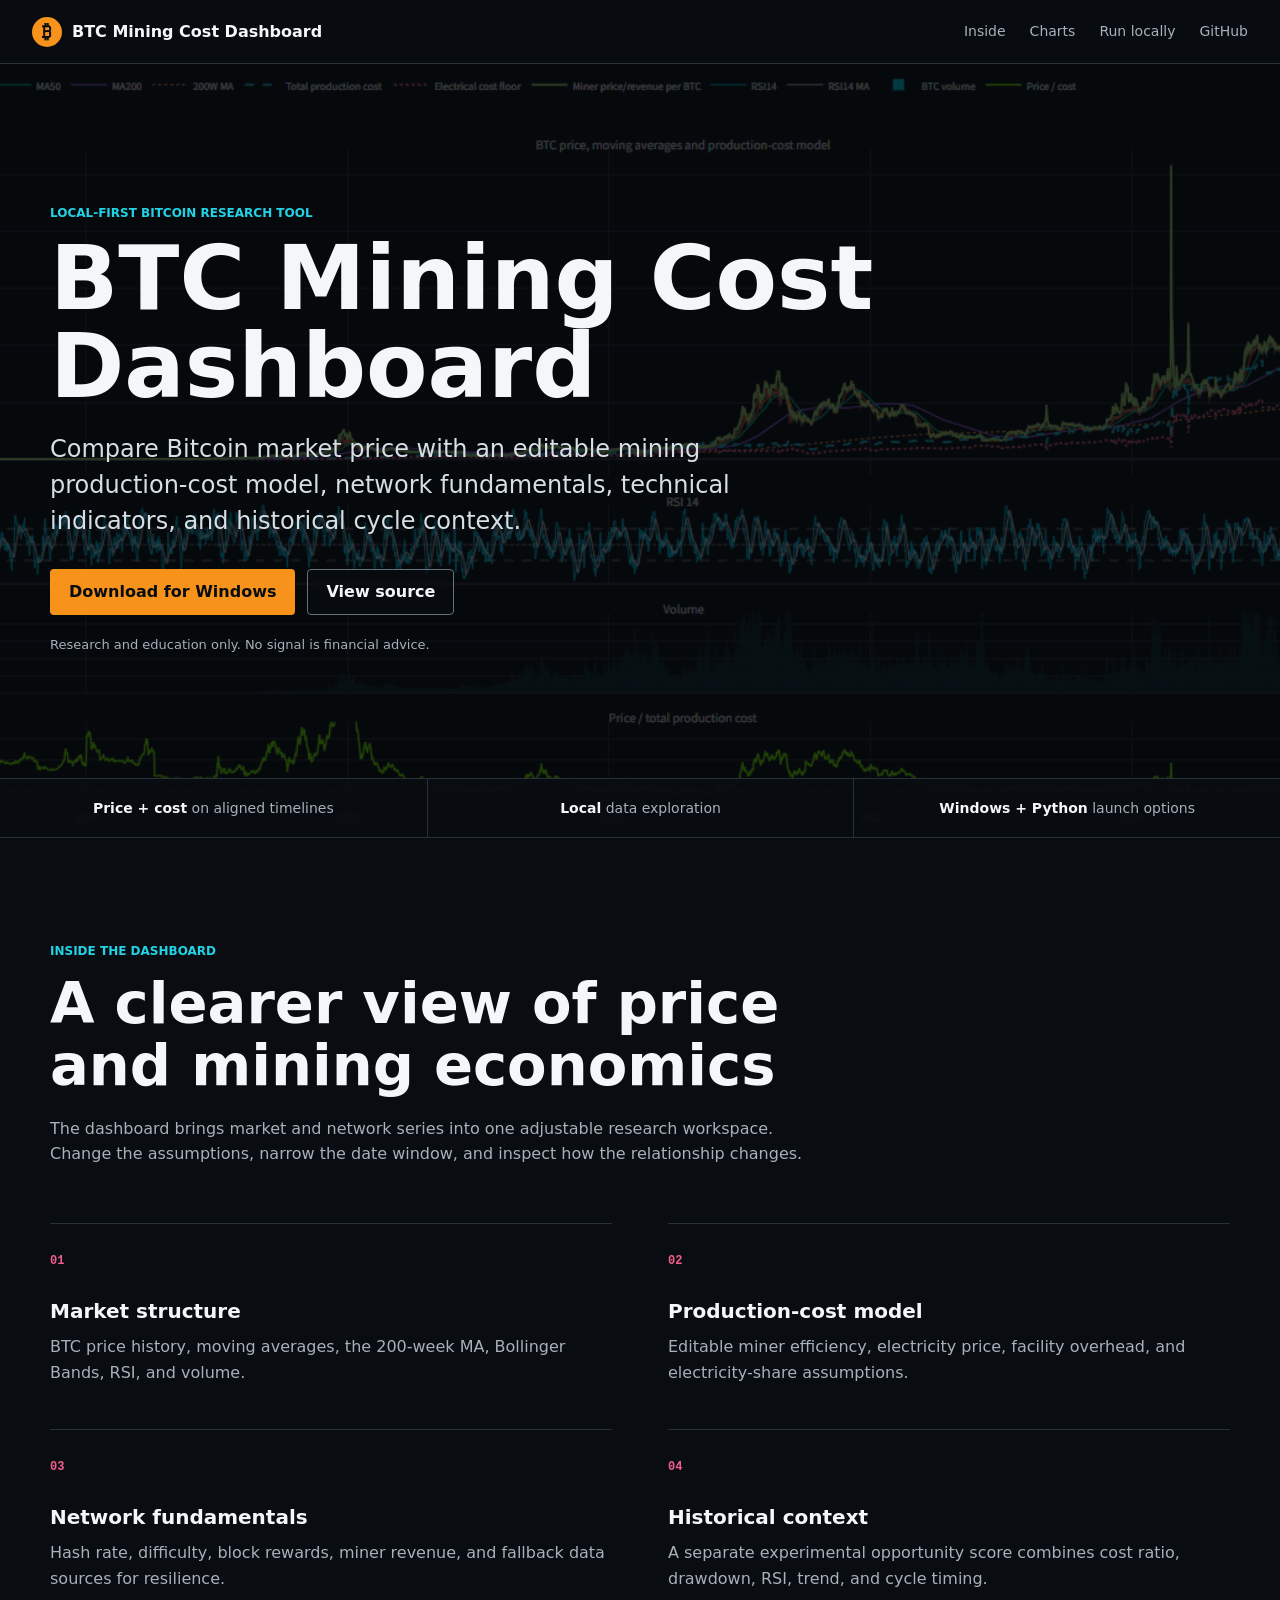
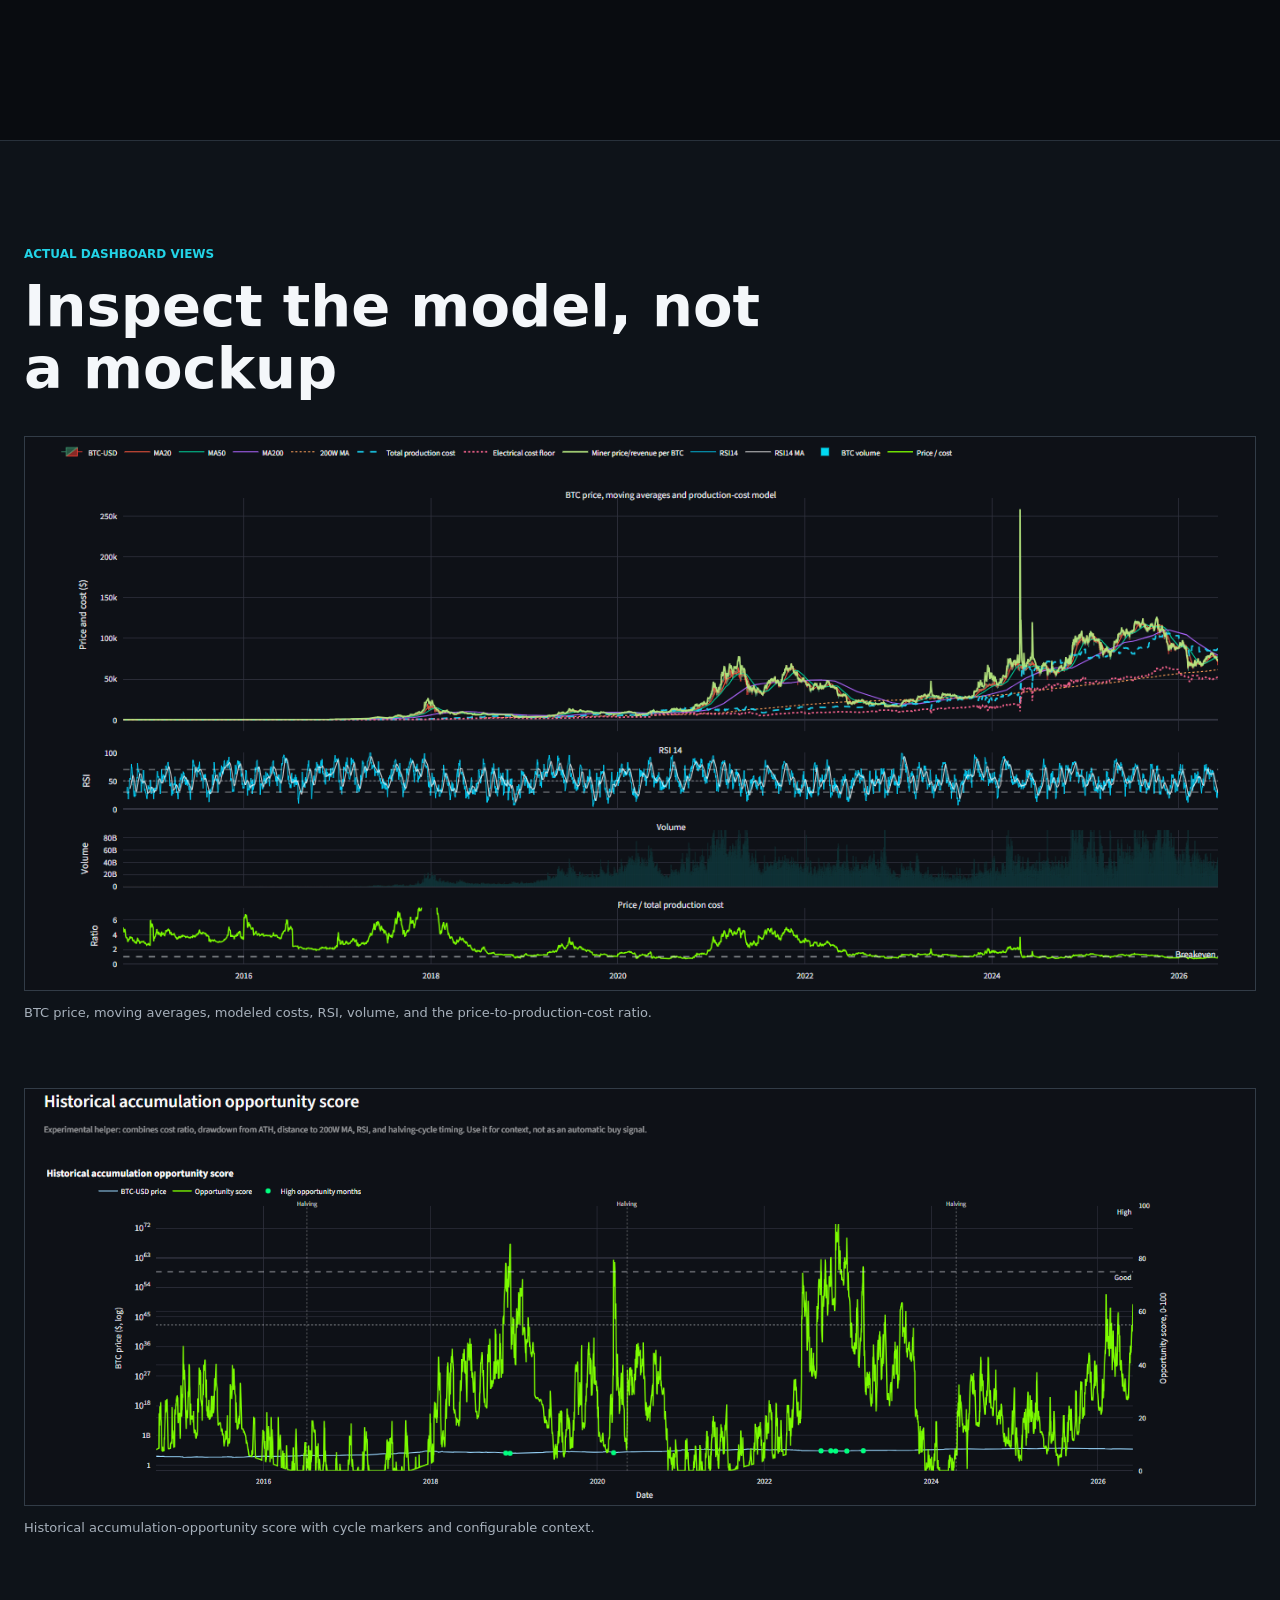
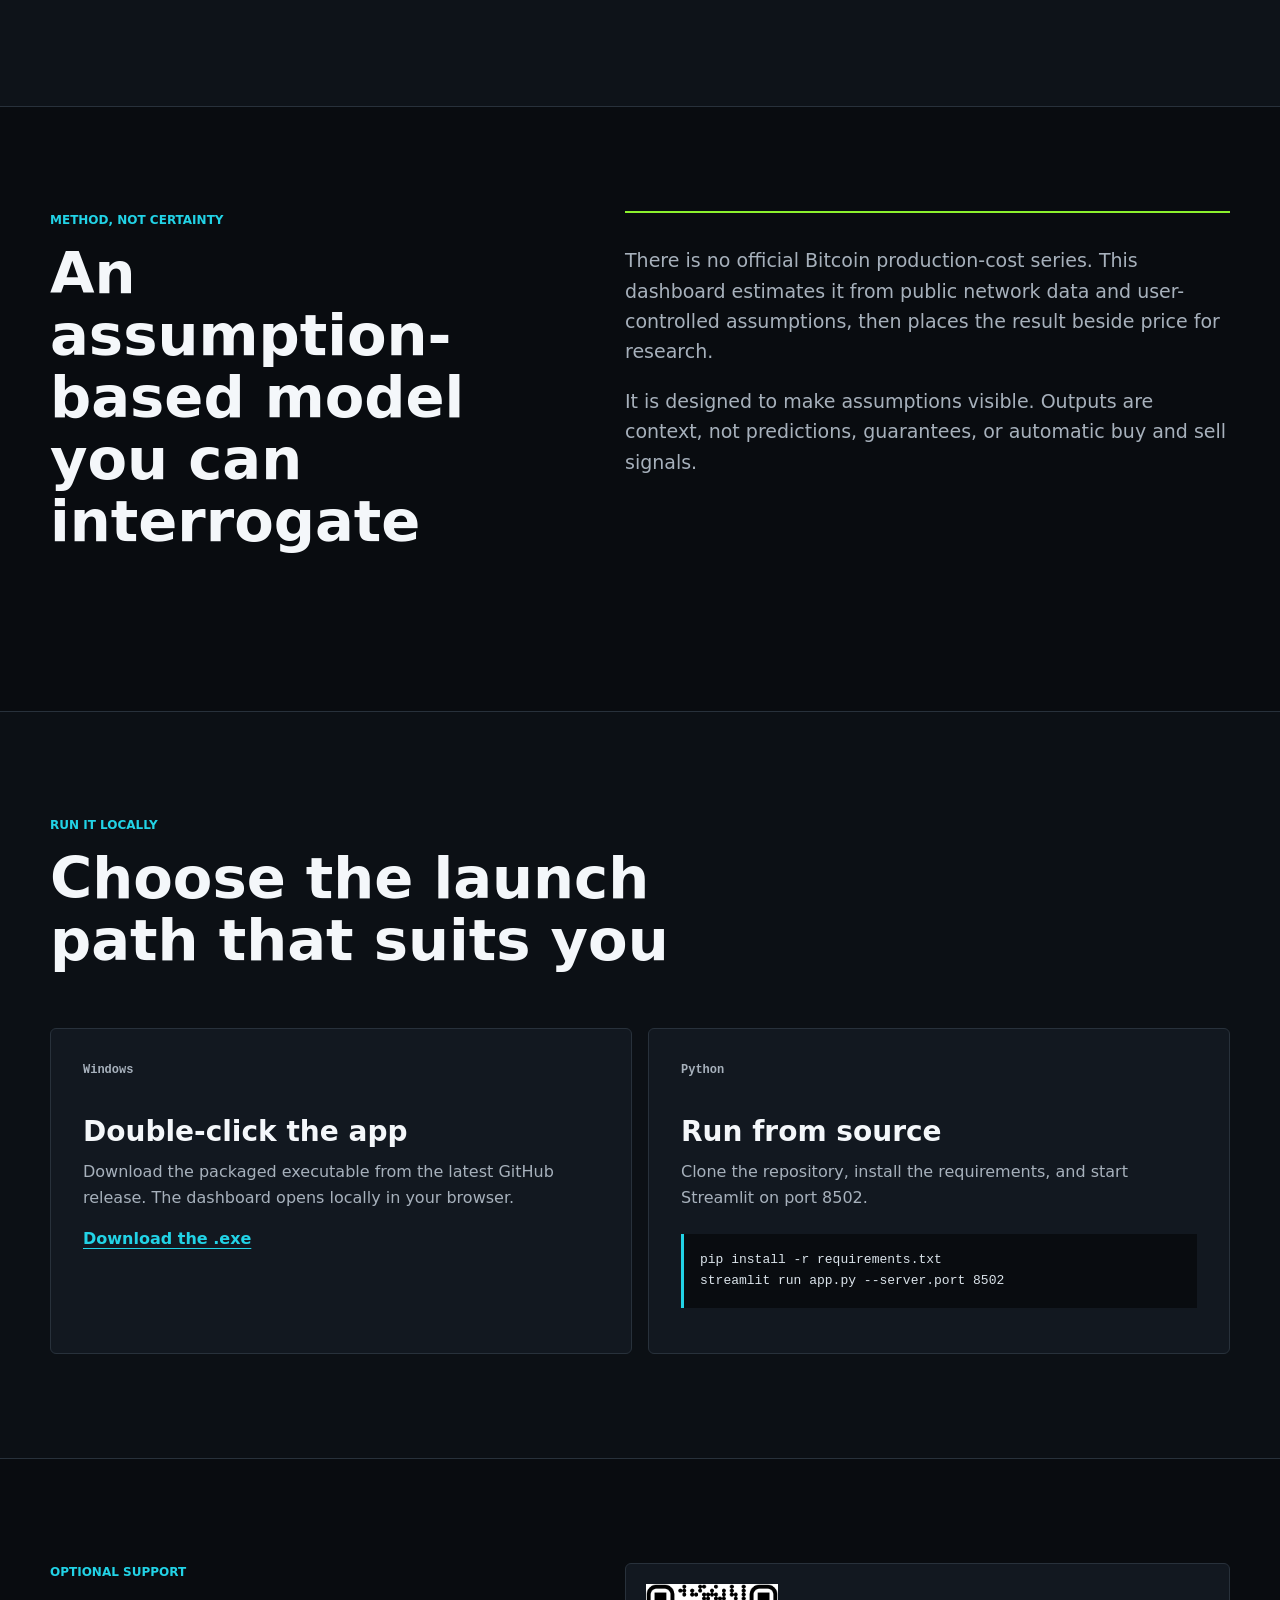
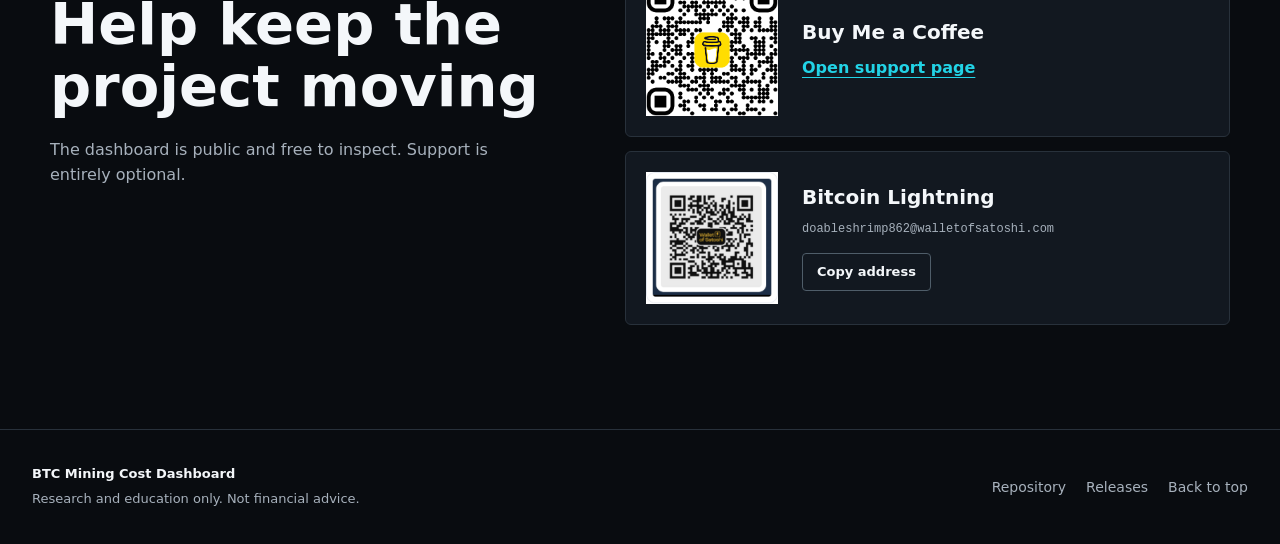
==== docs/index.html @ bbacf0f2 "Add GitHub Pages project site" ====
<!doctype html>
<html lang="en">
<head>
  <meta charset="utf-8">
  <meta name="viewport" content="width=device-width, initial-scale=1">
  <meta name="theme-color" content="#090c10">
  <meta name="description" content="Explore Bitcoin market price alongside an assumption-based mining production-cost model, network data, technical indicators, and historical context.">
  <meta property="og:title" content="BTC Mining Cost Dashboard">
  <meta property="og:description" content="A local research dashboard for BTC price, mining production cost, network data, and historical context.">
  <meta property="og:type" content="website">
  <meta property="og:url" content="https://inbacklog.github.io/btc-mining-cost-dashboard/">
  <meta property="og:image" content="https://inbacklog.github.io/btc-mining-cost-dashboard/assets/dashboard-overview.png">
  <meta name="twitter:card" content="summary_large_image">
  <title>BTC Mining Cost Dashboard</title>
  <link rel="stylesheet" href="styles.css">
</head>
<body>
  <a class="skip-link" href="#main">Skip to content</a>

  <header class="site-header">
    <a class="brand" href="#top" aria-label="BTC Mining Cost Dashboard home">
      <span class="brand-mark" aria-hidden="true">₿</span>
      <span>BTC Mining Cost Dashboard</span>
    </a>
    <nav aria-label="Primary navigation">
      <a href="#inside">Inside</a>
      <a href="#screens">Charts</a>
      <a href="#run">Run locally</a>
      <a href="https://github.com/inbacklog/btc-mining-cost-dashboard" target="_blank" rel="noreferrer">GitHub</a>
    </nav>
  </header>

  <main id="main">
    <section class="hero" id="top" aria-labelledby="hero-title">
      <div class="hero-overlay" aria-hidden="true"></div>
      <div class="hero-content">
        <p class="eyebrow">Local-first Bitcoin research tool</p>
        <h1 id="hero-title">BTC Mining Cost Dashboard</h1>
        <p class="hero-copy">Compare Bitcoin market price with an editable mining production-cost model, network fundamentals, technical indicators, and historical cycle context.</p>
        <div class="hero-actions">
          <a class="button button-primary" href="https://github.com/inbacklog/btc-mining-cost-dashboard/releases/latest/download/BTC-Mining-Cost-Dashboard.exe">Download for Windows</a>
          <a class="button button-secondary" href="https://github.com/inbacklog/btc-mining-cost-dashboard" target="_blank" rel="noreferrer">View source</a>
        </div>
        <p class="hero-note">Research and education only. No signal is financial advice.</p>
      </div>
      <div class="hero-facts" aria-label="Project highlights">
        <span><strong>Price + cost</strong> on aligned timelines</span>
        <span><strong>Local</strong> data exploration</span>
        <span><strong>Windows + Python</strong> launch options</span>
      </div>
    </section>

    <section class="section section-intro" id="inside">
      <div class="section-inner">
        <div class="section-heading">
          <p class="eyebrow">Inside the dashboard</p>
          <h2>A clearer view of price and mining economics</h2>
          <p>The dashboard brings market and network series into one adjustable research workspace. Change the assumptions, narrow the date window, and inspect how the relationship changes.</p>
        </div>
        <div class="feature-grid">
          <article>
            <span class="feature-index">01</span>
            <h3>Market structure</h3>
            <p>BTC price history, moving averages, the 200-week MA, Bollinger Bands, RSI, and volume.</p>
          </article>
          <article>
            <span class="feature-index">02</span>
            <h3>Production-cost model</h3>
            <p>Editable miner efficiency, electricity price, facility overhead, and electricity-share assumptions.</p>
          </article>
          <article>
            <span class="feature-index">03</span>
            <h3>Network fundamentals</h3>
            <p>Hash rate, difficulty, block rewards, miner revenue, and fallback data sources for resilience.</p>
          </article>
          <article>
            <span class="feature-index">04</span>
            <h3>Historical context</h3>
            <p>A separate experimental opportunity score combines cost ratio, drawdown, RSI, trend, and cycle timing.</p>
          </article>
        </div>
      </div>
    </section>

    <section class="section section-screens" id="screens">
      <div class="section-inner section-wide">
        <div class="section-heading compact">
          <p class="eyebrow">Actual dashboard views</p>
          <h2>Inspect the model, not a mockup</h2>
        </div>
        <figure class="screen-figure">
          <img src="assets/dashboard-overview.png" alt="BTC price, moving averages, production cost, RSI, volume, and price-to-cost ratio shown in aligned charts" width="1392" height="626" loading="lazy">
          <figcaption>BTC price, moving averages, modeled costs, RSI, volume, and the price-to-production-cost ratio.</figcaption>
        </figure>
        <figure class="screen-figure">
          <img src="assets/cost-comparison.png" alt="Historical accumulation opportunity score with Bitcoin price and halving markers" width="1560" height="527" loading="lazy">
          <figcaption>Historical accumulation-opportunity score with cycle markers and configurable context.</figcaption>
        </figure>
      </div>
    </section>

    <section class="section section-method">
      <div class="section-inner method-layout">
        <div class="section-heading compact">
          <p class="eyebrow">Method, not certainty</p>
          <h2>An assumption-based model you can interrogate</h2>
        </div>
        <div class="method-copy">
          <p>There is no official Bitcoin production-cost series. This dashboard estimates it from public network data and user-controlled assumptions, then places the result beside price for research.</p>
          <p>It is designed to make assumptions visible. Outputs are context, not predictions, guarantees, or automatic buy and sell signals.</p>
        </div>
      </div>
    </section>

    <section class="section section-run" id="run">
      <div class="section-inner">
        <div class="section-heading">
          <p class="eyebrow">Run it locally</p>
          <h2>Choose the launch path that suits you</h2>
        </div>
        <div class="run-grid">
          <article class="run-option">
            <p class="option-label">Windows</p>
            <h3>Double-click the app</h3>
            <p>Download the packaged executable from the latest GitHub release. The dashboard opens locally in your browser.</p>
            <a class="text-link" href="https://github.com/inbacklog/btc-mining-cost-dashboard/releases/latest/download/BTC-Mining-Cost-Dashboard.exe">Download the .exe</a>
          </article>
          <article class="run-option">
            <p class="option-label">Python</p>
            <h3>Run from source</h3>
            <p>Clone the repository, install the requirements, and start Streamlit on port 8502.</p>
            <pre><code>pip install -r requirements.txt
streamlit run app.py --server.port 8502</code></pre>
          </article>
        </div>
      </div>
    </section>

    <section class="section section-support" id="support">
      <div class="section-inner support-layout">
        <div class="section-heading compact">
          <p class="eyebrow">Optional support</p>
          <h2>Help keep the project moving</h2>
          <p>The dashboard is public and free to inspect. Support is entirely optional.</p>
        </div>
        <div class="support-options">
          <article class="support-option">
            <img src="assets/buymeacoffee-qr.png" alt="Buy Me a Coffee QR code" width="160" height="160" loading="lazy">
            <div>
              <h3>Buy Me a Coffee</h3>
              <a class="text-link" href="https://buymeacoffee.com/inbacklog" target="_blank" rel="noreferrer">Open support page</a>
            </div>
          </article>
          <article class="support-option">
            <img src="assets/lightning-qr.png" alt="Bitcoin Lightning QR code for Wallet of Satoshi" width="160" height="160" loading="lazy">
            <div>
              <h3>Bitcoin Lightning</h3>
              <code id="lightning-address">doableshrimp862@walletofsatoshi.com</code>
              <button class="copy-button" type="button" data-copy="doableshrimp862@walletofsatoshi.com">Copy address</button>
            </div>
          </article>
        </div>
      </div>
    </section>
  </main>

  <footer>
    <div>
      <strong>BTC Mining Cost Dashboard</strong>
      <span>Research and education only. Not financial advice.</span>
    </div>
    <div class="footer-links">
      <a href="https://github.com/inbacklog/btc-mining-cost-dashboard">Repository</a>
      <a href="https://github.com/inbacklog/btc-mining-cost-dashboard/releases">Releases</a>
      <a href="#top">Back to top</a>
    </div>
  </footer>

  <script src="script.js"></script>
</body>
</html>
---- docs/styles.css ----
:root {
  color-scheme: dark;
  --bg: #090c10;
  --bg-soft: #0e1319;
  --panel: #121820;
  --line: #28313b;
  --text: #f4f7fa;
  --muted: #a7b1bc;
  --orange: #f7931a;
  --cyan: #22d3e6;
  --lime: #8bf12d;
  --pink: #f45d8b;
  --content: 1180px;
}

* {
  box-sizing: border-box;
}

html {
  scroll-behavior: smooth;
}

body {
  margin: 0;
  background: var(--bg);
  color: var(--text);
  font-family: Inter, ui-sans-serif, system-ui, -apple-system, BlinkMacSystemFont, "Segoe UI", sans-serif;
  line-height: 1.6;
  letter-spacing: 0;
}

body::selection {
  background: var(--orange);
  color: #080a0d;
}

a {
  color: inherit;
}

.skip-link {
  position: fixed;
  top: 12px;
  left: 12px;
  z-index: 100;
  transform: translateY(-160%);
  background: var(--text);
  color: var(--bg);
  padding: 8px 12px;
}

.skip-link:focus {
  transform: translateY(0);
}

.site-header {
  position: sticky;
  top: 0;
  z-index: 20;
  min-height: 64px;
  display: flex;
  align-items: center;
  justify-content: space-between;
  gap: 24px;
  padding: 0 32px;
  background: rgba(9, 12, 16, 0.94);
  border-bottom: 1px solid var(--line);
  backdrop-filter: blur(14px);
}

.brand {
  display: inline-flex;
  align-items: center;
  gap: 10px;
  color: var(--text);
  font-weight: 750;
  text-decoration: none;
  white-space: nowrap;
}

.brand-mark {
  display: grid;
  place-items: center;
  width: 30px;
  height: 30px;
  border-radius: 50%;
  background: var(--orange);
  color: #090c10;
  font-size: 19px;
  line-height: 1;
}

nav {
  display: flex;
  align-items: center;
  gap: 24px;
}

nav a,
.footer-links a {
  color: var(--muted);
  font-size: 14px;
  text-decoration: none;
}

nav a:hover,
.footer-links a:hover {
  color: var(--text);
}

.hero {
  position: relative;
  min-height: 86svh;
  display: flex;
  flex-direction: column;
  justify-content: space-between;
  isolation: isolate;
  background-image: url("assets/dashboard-overview.png");
  background-size: cover;
  background-position: center top;
  border-bottom: 1px solid var(--line);
}

.hero-overlay {
  position: absolute;
  inset: 0;
  z-index: -1;
  background: rgba(4, 7, 10, 0.76);
}

.hero-content {
  width: min(var(--content), calc(100% - 48px));
  margin: auto;
  padding: 11vh 0 9vh;
}

.eyebrow {
  margin: 0 0 12px;
  color: var(--cyan);
  font-size: 12px;
  font-weight: 800;
  text-transform: uppercase;
  letter-spacing: 0;
}

h1,
h2,
h3,
p {
  margin-top: 0;
}

h1 {
  max-width: 880px;
  margin-bottom: 20px;
  font-size: clamp(48px, 7vw, 94px);
  line-height: 0.98;
  letter-spacing: 0;
}

.hero-copy {
  max-width: 720px;
  margin-bottom: 30px;
  color: #d7dee5;
  font-size: clamp(18px, 2vw, 24px);
  line-height: 1.5;
}

.hero-actions {
  display: flex;
  flex-wrap: wrap;
  gap: 12px;
}

.button {
  display: inline-flex;
  align-items: center;
  justify-content: center;
  min-height: 46px;
  padding: 0 18px;
  border: 1px solid transparent;
  border-radius: 4px;
  font-weight: 750;
  text-decoration: none;
}

.button-primary {
  background: var(--orange);
  color: #090c10;
}

.button-primary:hover {
  background: #ffad3e;
}

.button-secondary {
  background: rgba(9, 12, 16, 0.76);
  border-color: #66717d;
  color: var(--text);
}

.button-secondary:hover {
  border-color: var(--cyan);
}

.hero-note {
  margin: 20px 0 0;
  color: var(--muted);
  font-size: 13px;
}

.hero-facts {
  display: grid;
  grid-template-columns: repeat(3, 1fr);
  background: rgba(9, 12, 16, 0.94);
  border-top: 1px solid var(--line);
}

.hero-facts span {
  padding: 18px 24px;
  color: var(--muted);
  text-align: center;
  font-size: 14px;
}

.hero-facts span + span {
  border-left: 1px solid var(--line);
}

.hero-facts strong {
  color: var(--text);
}

.section {
  padding: 104px 24px;
  border-bottom: 1px solid var(--line);
}

.section-inner {
  width: min(var(--content), 100%);
  margin: 0 auto;
}

.section-wide {
  width: min(1440px, 100%);
}

.section-heading {
  max-width: 760px;
  margin-bottom: 56px;
}

.section-heading.compact {
  margin-bottom: 36px;
}

h2 {
  margin-bottom: 18px;
  font-size: clamp(32px, 4.5vw, 58px);
  line-height: 1.08;
  letter-spacing: 0;
}

h3 {
  margin-bottom: 10px;
  font-size: 20px;
  line-height: 1.25;
  letter-spacing: 0;
}

.section-heading > p:last-child,
.feature-grid p,
.run-option p,
.method-copy,
.support-option code {
  color: var(--muted);
}

.feature-grid {
  display: grid;
  grid-template-columns: repeat(2, 1fr);
  gap: 0 56px;
}

.feature-grid article {
  min-height: 190px;
  padding: 28px 0;
  border-top: 1px solid var(--line);
}

.feature-index,
.option-label {
  color: var(--pink);
  font-family: ui-monospace, SFMono-Regular, Consolas, monospace;
  font-size: 12px;
  font-weight: 700;
}

.feature-index {
  display: block;
  margin-bottom: 28px;
}

.section-screens {
  background: var(--bg-soft);
}

.screen-figure {
  margin: 0 0 64px;
}

.screen-figure img {
  display: block;
  width: 100%;
  height: auto;
  border: 1px solid #323c47;
  background: #0d1117;
}

.screen-figure figcaption {
  margin-top: 12px;
  color: var(--muted);
  font-size: 13px;
}

.method-layout,
.support-layout {
  display: grid;
  grid-template-columns: minmax(0, 0.9fr) minmax(0, 1.1fr);
  gap: 80px;
  align-items: start;
}

.method-copy {
  padding-top: 32px;
  border-top: 2px solid var(--lime);
  font-size: 19px;
}

.method-copy p:last-child {
  margin-bottom: 0;
}

.section-run {
  background: #0c1015;
}

.run-grid {
  display: grid;
  grid-template-columns: repeat(2, 1fr);
  gap: 16px;
}

.run-option {
  min-height: 310px;
  padding: 32px;
  background: var(--panel);
  border: 1px solid var(--line);
  border-radius: 6px;
}

.run-option h3 {
  margin-top: 34px;
  font-size: 28px;
}

.run-option pre {
  overflow-x: auto;
  margin-top: 24px;
  padding: 16px;
  background: #090c10;
  border-left: 3px solid var(--cyan);
  color: #dbe4eb;
  font-size: 13px;
}

.text-link {
  color: var(--cyan);
  font-weight: 700;
  text-underline-offset: 4px;
}

.support-options {
  display: grid;
  gap: 14px;
}

.support-option {
  display: grid;
  grid-template-columns: 132px 1fr;
  gap: 24px;
  align-items: center;
  padding: 20px;
  background: var(--panel);
  border: 1px solid var(--line);
  border-radius: 6px;
}

.support-option img {
  display: block;
  width: 132px;
  height: 132px;
  object-fit: contain;
  background: #fff;
}

.support-option code {
  display: block;
  max-width: 100%;
  overflow-wrap: anywhere;
  margin-bottom: 14px;
  font-size: 12px;
}

.copy-button {
  min-height: 38px;
  padding: 0 14px;
  border: 1px solid #4f5d69;
  border-radius: 4px;
  background: transparent;
  color: var(--text);
  font: inherit;
  font-size: 13px;
  font-weight: 700;
  cursor: pointer;
}

.copy-button:hover,
.copy-button:focus-visible {
  border-color: var(--lime);
}

footer {
  display: flex;
  justify-content: space-between;
  gap: 32px;
  padding: 34px 32px;
  color: var(--muted);
  font-size: 13px;
}

footer > div:first-child {
  display: grid;
  gap: 4px;
}

footer strong {
  color: var(--text);
}

.footer-links {
  display: flex;
  flex-wrap: wrap;
  gap: 20px;
  align-items: center;
}

@media (max-width: 820px) {
  .site-header {
    padding: 0 18px;
  }

  nav a:not(:last-child) {
    display: none;
  }

  .hero {
    min-height: calc(100svh - 24px);
    background-position: 58% top;
  }

  .hero-content {
    width: min(100% - 36px, 680px);
    padding: 10vh 0 7vh;
  }

  h1 {
    font-size: clamp(44px, 14vw, 70px);
  }

  .hero-facts {
    grid-template-columns: 1fr;
  }

  .hero-facts span {
    padding: 10px 18px;
    text-align: left;
  }

  .hero-facts span + span {
    border-left: 0;
    border-top: 1px solid var(--line);
  }

  .section {
    padding: 76px 18px;
  }

  .feature-grid,
  .run-grid,
  .method-layout,
  .support-layout {
    grid-template-columns: 1fr;
  }

  .method-layout,
  .support-layout {
    gap: 18px;
  }

  .run-option {
    min-height: 0;
  }

  .support-option {
    grid-template-columns: 96px 1fr;
    gap: 16px;
  }

  .support-option img {
    width: 96px;
    height: 96px;
  }

  footer {
    flex-direction: column;
    padding: 30px 18px;
  }
}

@media (max-width: 480px) {
  .brand span:last-child {
    display: none;
  }

  .hero-actions,
  .button {
    width: 100%;
  }

  .support-option {
    grid-template-columns: 1fr;
  }

  .support-option img {
    width: 128px;
    height: 128px;
  }
}

@media (prefers-reduced-motion: reduce) {
  html {
    scroll-behavior: auto;
  }
}
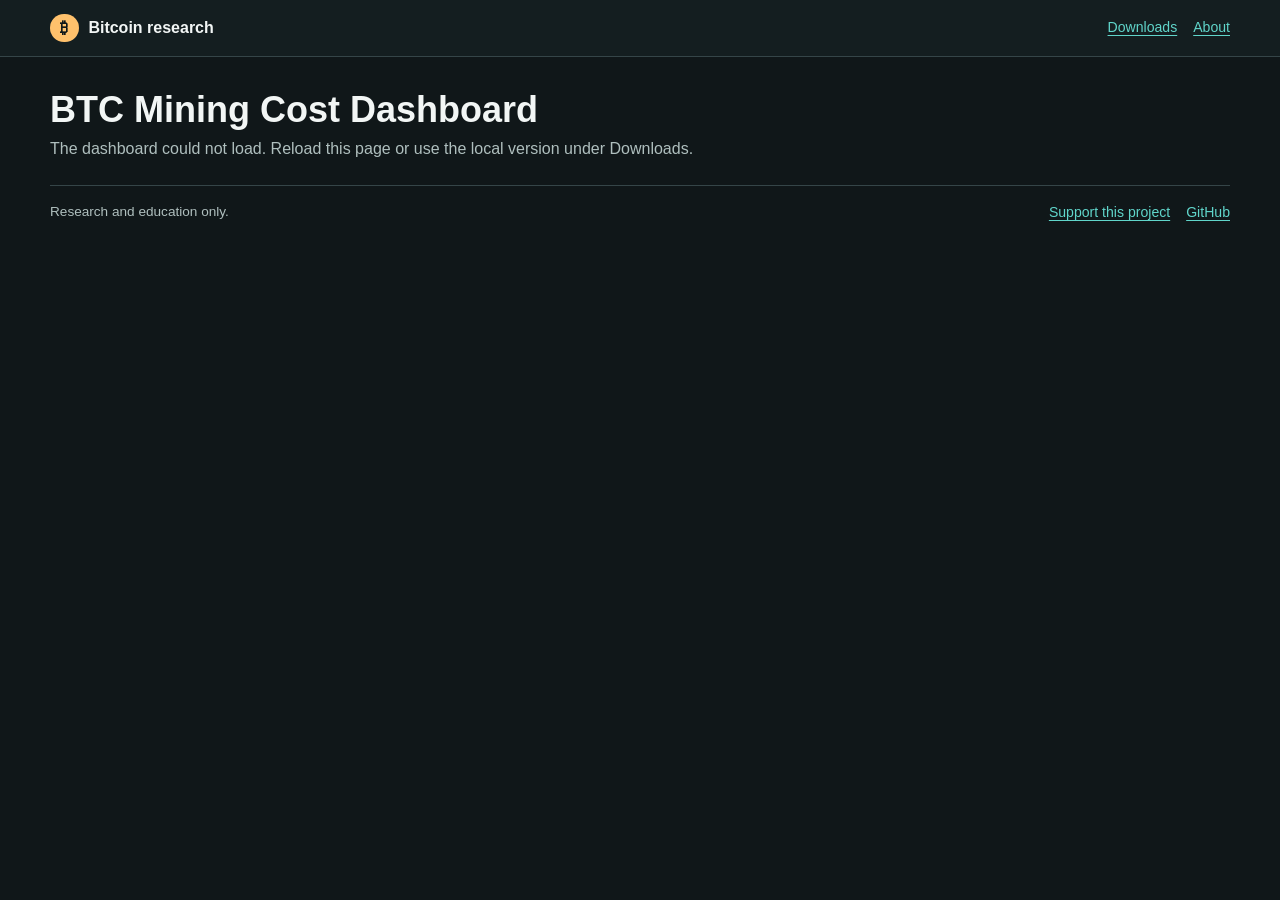
==== commit 0c568202: "Serve interactive daily BTC mining cost dashboard on GitHub Pages" ====
--- a/docs/index.html
+++ b/docs/index.html
@@ -3,179 +3,62 @@
 <head>
   <meta charset="utf-8">
   <meta name="viewport" content="width=device-width, initial-scale=1">
-  <meta name="theme-color" content="#090c10">
-  <meta name="description" content="Explore Bitcoin market price alongside an assumption-based mining production-cost model, network data, technical indicators, and historical context.">
-  <meta property="og:title" content="BTC Mining Cost Dashboard">
-  <meta property="og:description" content="A local research dashboard for BTC price, mining production cost, network data, and historical context.">
-  <meta property="og:type" content="website">
-  <meta property="og:url" content="https://inbacklog.github.io/btc-mining-cost-dashboard/">
+  <meta name="theme-color" content="#101719">
+  <meta name="description" content="Explore Bitcoin's daily market price and estimated mining costs. Adjust the model and inspect historical trends in your browser.">
   <meta property="og:image" content="https://inbacklog.github.io/btc-mining-cost-dashboard/assets/dashboard-overview.png">
-  <meta name="twitter:card" content="summary_large_image">
   <title>BTC Mining Cost Dashboard</title>
-  <link rel="stylesheet" href="styles.css">
+  <link rel="stylesheet" href="terminal.css">
+  <script defer src="generated/plotly.min.js"></script>
+  <script defer src="dashboard.js"></script>
 </head>
 <body>
-  <a class="skip-link" href="#main">Skip to content</a>
-
-  <header class="site-header">
-    <a class="brand" href="#top" aria-label="BTC Mining Cost Dashboard home">
-      <span class="brand-mark" aria-hidden="true">₿</span>
-      <span>BTC Mining Cost Dashboard</span>
-    </a>
-    <nav aria-label="Primary navigation">
-      <a href="#inside">Inside</a>
-      <a href="#screens">Charts</a>
-      <a href="#run">Run locally</a>
-      <a href="https://github.com/inbacklog/btc-mining-cost-dashboard" target="_blank" rel="noreferrer">GitHub</a>
-    </nav>
-  </header>
-
-  <main id="main">
-    <section class="hero" id="top" aria-labelledby="hero-title">
-      <div class="hero-overlay" aria-hidden="true"></div>
-      <div class="hero-content">
-        <p class="eyebrow">Local-first Bitcoin research tool</p>
-        <h1 id="hero-title">BTC Mining Cost Dashboard</h1>
-        <p class="hero-copy">Compare Bitcoin market price with an editable mining production-cost model, network fundamentals, technical indicators, and historical cycle context.</p>
-        <div class="hero-actions">
-          <a class="button button-primary" href="https://github.com/inbacklog/btc-mining-cost-dashboard/releases/latest/download/BTC-Mining-Cost-Dashboard.exe">Download for Windows</a>
-          <a class="button button-secondary" href="https://github.com/inbacklog/btc-mining-cost-dashboard" target="_blank" rel="noreferrer">View source</a>
+  <header><div class="wrap mast"><strong><span class="coin" aria-hidden="true">&#8383;</span> Bitcoin research</strong>
+    <nav aria-label="Project links"><a href="project.html#run">Downloads</a><a href="project.html">About</a></nav>
+  </div></header>
+  <main class="wrap">
+    <h1>BTC Mining Cost Dashboard</h1>
+    <p id="asof" role="status">Loading daily market and network data&hellip;</p>
+    <noscript>Enable JavaScript to explore the charts, or <a href="project.html#run">run the local dashboard</a>.</noscript>
+    <section id="workspace" hidden aria-label="Market and mining data">
+      <dl class="readings">
+        <div><dt>BTC market price</dt><dd id="market"></dd></div>
+        <div><dt>Production cost / BTC</dt><dd id="production"></dd></div>
+        <div><dt>Price / cost</dt><dd id="multiple"></dd></div>
+        <div><dt>Opportunity score</dt><dd id="opportunity"></dd></div>
+      </dl>
+      <div class="chart-head">
+        <label>Chart<select id="view">
+          <option value="cost">Price and mining cost</option><option value="trend">Price and moving averages</option>
+          <option value="ratio">Price / production cost</option><option value="score">Opportunity score</option>
+          <option value="rsi">Relative strength index</option><option value="volume">Spot trading volume</option>
+          <option value="hash">Network hash rate</option>
+        </select></label>
+        <div class="period" role="group" aria-label="Date window">
+          <button type="button" data-days="90">90D</button><button type="button" data-days="365" aria-pressed="true">1Y</button>
+          <button type="button" data-days="1461">4Y</button><button type="button" data-days="0">All</button>
         </div>
-        <p class="hero-note">Research and education only. No signal is financial advice.</p>
+        <label class="check"><input type="checkbox" id="log"> Log scale</label>
       </div>
-      <div class="hero-facts" aria-label="Project highlights">
-        <span><strong>Price + cost</strong> on aligned timelines</span>
-        <span><strong>Local</strong> data exploration</span>
-        <span><strong>Windows + Python</strong> launch options</span>
-      </div>
-    </section>
-
-    <section class="section section-intro" id="inside">
-      <div class="section-inner">
-        <div class="section-heading">
-          <p class="eyebrow">Inside the dashboard</p>
-          <h2>A clearer view of price and mining economics</h2>
-          <p>The dashboard brings market and network series into one adjustable research workspace. Change the assumptions, narrow the date window, and inspect how the relationship changes.</p>
-        </div>
-        <div class="feature-grid">
-          <article>
-            <span class="feature-index">01</span>
-            <h3>Market structure</h3>
-            <p>BTC price history, moving averages, the 200-week MA, Bollinger Bands, RSI, and volume.</p>
-          </article>
-          <article>
-            <span class="feature-index">02</span>
-            <h3>Production-cost model</h3>
-            <p>Editable miner efficiency, electricity price, facility overhead, and electricity-share assumptions.</p>
-          </article>
-          <article>
-            <span class="feature-index">03</span>
-            <h3>Network fundamentals</h3>
-            <p>Hash rate, difficulty, block rewards, miner revenue, and fallback data sources for resilience.</p>
-          </article>
-          <article>
-            <span class="feature-index">04</span>
-            <h3>Historical context</h3>
-            <p>A separate experimental opportunity score combines cost ratio, drawdown, RSI, trend, and cycle timing.</p>
-          </article>
-        </div>
-      </div>
-    </section>
-
-    <section class="section section-screens" id="screens">
-      <div class="section-inner section-wide">
-        <div class="section-heading compact">
-          <p class="eyebrow">Actual dashboard views</p>
-          <h2>Inspect the model, not a mockup</h2>
-        </div>
-        <figure class="screen-figure">
-          <img src="assets/dashboard-overview.png" alt="BTC price, moving averages, production cost, RSI, volume, and price-to-cost ratio shown in aligned charts" width="1392" height="626" loading="lazy">
-          <figcaption>BTC price, moving averages, modeled costs, RSI, volume, and the price-to-production-cost ratio.</figcaption>
-        </figure>
-        <figure class="screen-figure">
-          <img src="assets/cost-comparison.png" alt="Historical accumulation opportunity score with Bitcoin price and halving markers" width="1560" height="527" loading="lazy">
-          <figcaption>Historical accumulation-opportunity score with cycle markers and configurable context.</figcaption>
-        </figure>
-      </div>
-    </section>
-
-    <section class="section section-method">
-      <div class="section-inner method-layout">
-        <div class="section-heading compact">
-          <p class="eyebrow">Method, not certainty</p>
-          <h2>An assumption-based model you can interrogate</h2>
-        </div>
-        <div class="method-copy">
-          <p>There is no official Bitcoin production-cost series. This dashboard estimates it from public network data and user-controlled assumptions, then places the result beside price for research.</p>
-          <p>It is designed to make assumptions visible. Outputs are context, not predictions, guarantees, or automatic buy and sell signals.</p>
-        </div>
-      </div>
-    </section>
-
-    <section class="section section-run" id="run">
-      <div class="section-inner">
-        <div class="section-heading">
-          <p class="eyebrow">Run it locally</p>
-          <h2>Choose the launch path that suits you</h2>
-        </div>
-        <div class="run-grid">
-          <article class="run-option">
-            <p class="option-label">Windows</p>
-            <h3>Double-click the app</h3>
-            <p>Download the packaged executable from the latest GitHub release. The dashboard opens locally in your browser.</p>
-            <a class="text-link" href="https://github.com/inbacklog/btc-mining-cost-dashboard/releases/latest/download/BTC-Mining-Cost-Dashboard.exe">Download the .exe</a>
-          </article>
-          <article class="run-option">
-            <p class="option-label">Python</p>
-            <h3>Run from source</h3>
-            <p>Clone the repository, install the requirements, and start Streamlit on port 8502.</p>
-            <pre><code>pip install -r requirements.txt
-streamlit run app.py --server.port 8502</code></pre>
-          </article>
-        </div>
-      </div>
-    </section>
-
-    <section class="section section-support" id="support">
-      <div class="section-inner support-layout">
-        <div class="section-heading compact">
-          <p class="eyebrow">Optional support</p>
-          <h2>Help keep the project moving</h2>
-          <p>The dashboard is public and free to inspect. Support is entirely optional.</p>
-        </div>
-        <div class="support-options">
-          <article class="support-option">
-            <img src="assets/buymeacoffee-qr.png" alt="Buy Me a Coffee QR code" width="160" height="160" loading="lazy">
-            <div>
-              <h3>Buy Me a Coffee</h3>
-              <a class="text-link" href="https://buymeacoffee.com/inbacklog" target="_blank" rel="noreferrer">Open support page</a>
-            </div>
-          </article>
-          <article class="support-option">
-            <img src="assets/lightning-qr.png" alt="Bitcoin Lightning QR code for Wallet of Satoshi" width="160" height="160" loading="lazy">
-            <div>
-              <h3>Bitcoin Lightning</h3>
-              <code id="lightning-address">doableshrimp862@walletofsatoshi.com</code>
-              <button class="copy-button" type="button" data-copy="doableshrimp862@walletofsatoshi.com">Copy address</button>
-            </div>
-          </article>
-        </div>
-      </div>
+      <div id="chart" role="region" aria-label="Interactive historical chart"></div>
+      <div class="chart-foot"><span id="period-label"></span><a href="generated/daily.json" download>Download daily data</a></div>
+      <details open><summary>Mining cost assumptions</summary>
+        <form id="model">
+          <label>Electricity (USD/kWh)<input id="rate" type="number" min=".001" max="1" step="any" value="0.05" required></label>
+          <label>Facility overhead (PUE)<input id="pue" type="number" min="1" max="3" step="any" value="1.10" required></label>
+          <label>Electricity share (%)<input id="share" type="number" min="20" max="100" step="any" value="60" required></label>
+          <label>Fleet efficiency<select id="mode"><option value="history">Historical estimate</option><option value="constant">Constant J/TH</option></select></label>
+          <label id="eff-label" hidden>Efficiency (J/TH)<input id="eff" type="number" min="1" max="2000" step="any" value="20" required disabled></label>
+          <label class="check"><input id="fees" type="checkbox" checked> Include transaction fees</label>
+          <div class="actions"><button id="apply" type="submit">Apply model</button><button type="reset">Reset</button></div>
+        </form>
+      </details>
+      <details><summary>Data and methodology</summary>
+        <p>The market series is Coin Metrics' daily BTC price in USD. Electricity cost uses network hash rate, fleet efficiency, facility overhead and electricity price, divided by daily BTC issuance plus optional fees. Total cost divides that result by electricity's share of costs.</p>
+        <p>The opportunity score combines price relative to modeled cost, drawdown, the 200-week moving average, RSI and halving timing. Higher scores indicate that more of those historical conditions coincide. Estimates depend on the assumptions you choose.</p>
+        <p><a href="https://github.com/coinmetrics/data">Coin Metrics Community Data</a> &middot; <a href="https://creativecommons.org/licenses/by-nc/4.0/">CC BY-NC 4.0</a>. Daily observations are filtered and used to calculate model estimates and indicators. The local app also supports exchange feeds and intraday candles.</p>
+      </details>
     </section>
   </main>
-
-  <footer>
-    <div>
-      <strong>BTC Mining Cost Dashboard</strong>
-      <span>Research and education only. Not financial advice.</span>
-    </div>
-    <div class="footer-links">
-      <a href="https://github.com/inbacklog/btc-mining-cost-dashboard">Repository</a>
-      <a href="https://github.com/inbacklog/btc-mining-cost-dashboard/releases">Releases</a>
-      <a href="#top">Back to top</a>
-    </div>
-  </footer>
-
-  <script src="script.js"></script>
+  <footer class="wrap"><span>Research and education only.</span><a href="project.html#support">Support this project</a><a href="https://github.com/inbacklog/btc-mining-cost-dashboard">GitHub</a></footer>
 </body>
 </html>
--- a/docs/terminal.css
+++ b/docs/terminal.css
@@ -0,0 +1,52 @@
+:root {color-scheme:dark; --base:#101719; --panel:#182225; --text:#f2f6f5; --muted:#afbfbe; --line:#354548; --gold:#ffc16c; --aqua:#60d5ca}
+* {box-sizing:border-box}
+body {margin:0; background:var(--base); color:var(--text); font:16px/1.5 Inter,"Segoe UI",sans-serif}
+[hidden] {display:none!important}
+.wrap {width:min(1180px,94%); margin-inline:auto}
+header {background:#141e20; border-bottom:1px solid var(--line)}
+.mast,.mast strong,nav,.chart-head,.chart-foot,footer,.actions,.period {display:flex; align-items:center; gap:1rem; flex-wrap:wrap}
+.mast {justify-content:space-between; min-height:3.5rem; padding:.5rem 0}
+.mast strong {gap:.6rem}
+.coin {border-radius:50%; background:var(--gold); color:var(--base); text-align:center; width:1.8rem; line-height:1.8rem}
+a {color:var(--aqua); text-underline-offset:3px}
+nav a,footer a,.chart-foot a {font-size:.88rem}
+h1 {font-size:2.25rem; line-height:1.15; margin:2rem 0 .4rem}
+#asof,.chart-foot,footer,details p {color:var(--muted)}
+#asof {margin:0 0 1.5rem}
+.readings {display:grid; grid-template-columns:repeat(4,1fr); margin:0; border-block:1px solid var(--line)}
+.readings div {padding:1rem 0; min-width:0}
+dt,label,.chart-foot {font-size:.86rem}
+dt {color:var(--muted)}
+dd {margin:.1rem 0 0; font-size:1.8rem; font-weight:600; font-variant-numeric:tabular-nums}
+#market {color:var(--gold)} #production {color:var(--aqua)}
+.chart-head {margin:1.3rem 0 .7rem; align-items:end}
+label {display:grid; gap:.3rem; color:var(--muted)}
+.check {display:flex; align-items:center; gap:.45rem; min-height:40px}
+input,button,select {font:inherit; color:var(--text); border:1px solid var(--line); border-radius:4px; background:var(--panel); padding:.5rem .7rem; min-height:40px}
+input[type="checkbox"] {min-height:0; width:16px; height:16px; accent-color:var(--aqua)}
+button,select {cursor:pointer}
+button:hover,a:hover {color:white}
+:focus-visible {outline:2px solid var(--aqua); outline-offset:3px}
+.period {gap:2px; margin-left:auto; font-size:.84rem}
+.period button {min-width:45px}
+button[aria-pressed="true"],#apply {background:var(--aqua); color:#092422; border-color:var(--aqua); font-weight:650}
+#chart {height:430px; width:100%; background:var(--panel)}
+.chart-foot {justify-content:space-between; padding:.6rem 0 1.2rem}
+details {border-top:1px solid var(--line); padding:.8rem 0}
+summary {cursor:pointer; font-weight:600; width:fit-content}
+form {margin-top:.8rem; display:grid; grid-template-columns:repeat(auto-fit,minmax(145px,1fr)); gap:.85rem; align-items:end}
+form input,form select {width:100%}
+.actions {gap:.4rem; flex-wrap:nowrap}
+details p {max-width:75ch}
+footer {border-top:1px solid var(--line); padding:1rem 0; margin-top:1.5rem; font-size:.85rem}
+footer span {margin-right:auto}
+@media(max-width:650px) {
+  h1 {font-size:1.75rem; margin-top:1.4rem}
+  .readings {grid-template-columns:1fr 1fr}
+  .readings div {padding:.55rem 0}
+  dd {font-size:1.5rem}
+  .chart-head {gap:.5rem}
+  .chart-head>label:first-child {width:100%}
+  .period {margin:0 auto 0 0}
+  #chart {height:370px}
+}
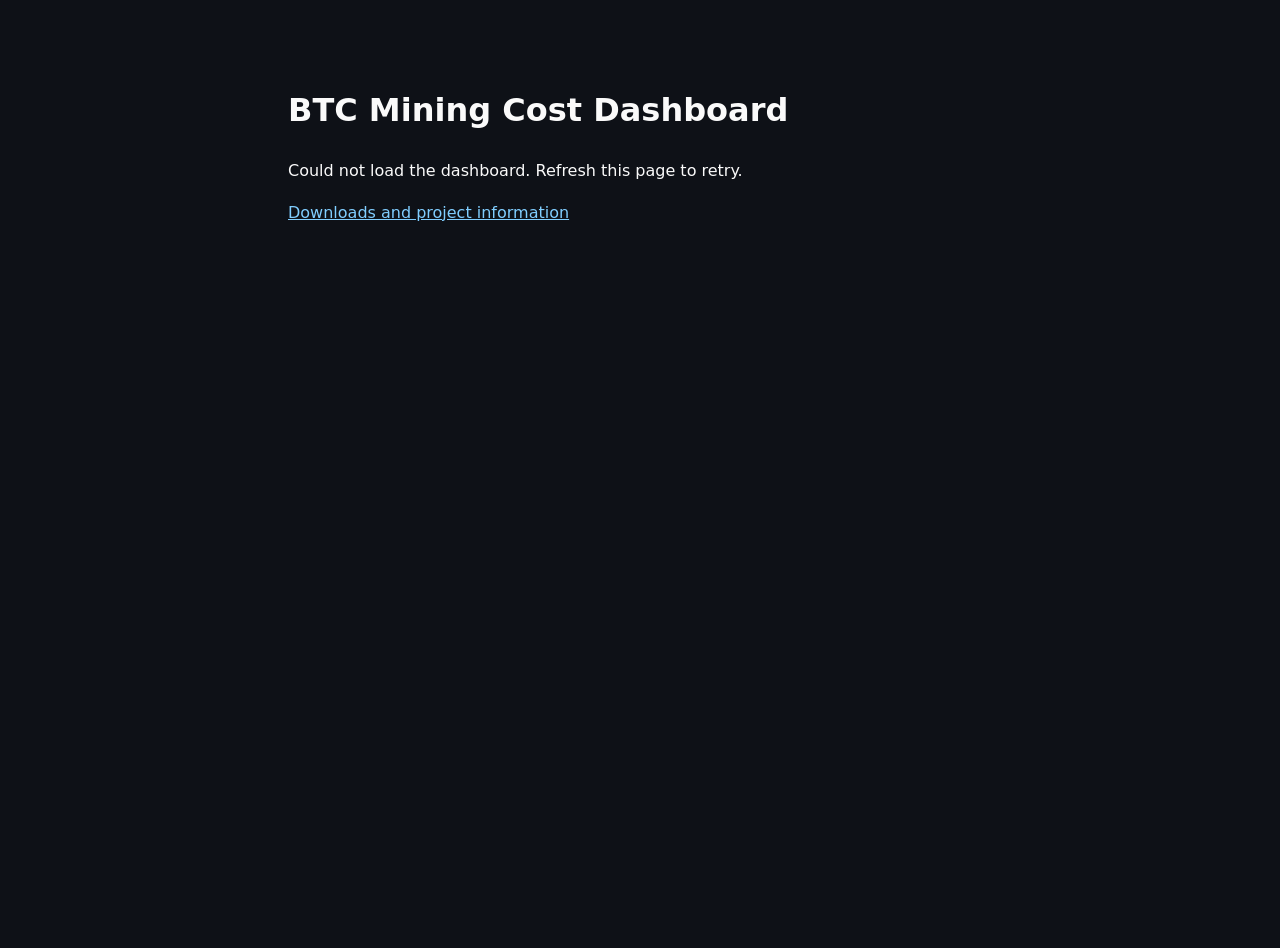
==== commit a314f049: "Run the original Streamlit dashboard in the GitHub Pages browser" ====
--- a/docs/index.html
+++ b/docs/index.html
@@ -3,62 +3,23 @@
 <head>
   <meta charset="utf-8">
   <meta name="viewport" content="width=device-width, initial-scale=1">
-  <meta name="theme-color" content="#101719">
-  <meta name="description" content="Explore Bitcoin's daily market price and estimated mining costs. Adjust the model and inspect historical trends in your browser.">
+  <title>BTC price vs mining cost</title>
+  <meta name="description" content="The BTC Mining Cost Dashboard. Explore BTC candles, mining costs, RSI, volume and historical opportunity scores in Streamlit.">
   <meta property="og:image" content="https://inbacklog.github.io/btc-mining-cost-dashboard/assets/dashboard-overview.png">
-  <title>BTC Mining Cost Dashboard</title>
-  <link rel="stylesheet" href="terminal.css">
-  <script defer src="generated/plotly.min.js"></script>
-  <script defer src="dashboard.js"></script>
+  <link rel="stylesheet" href="generated/runtime/stlite.css">
+  <style>
+    html, body, #root {margin:0; height:100%; background:#0e1117; color:#fafafa}
+    #startup {margin:3rem auto; max-width:44rem; padding:1rem; font:1rem/1.6 system-ui,sans-serif}
+    #startup a {color:#80ceff}
+  </style>
 </head>
 <body>
-  <header><div class="wrap mast"><strong><span class="coin" aria-hidden="true">&#8383;</span> Bitcoin research</strong>
-    <nav aria-label="Project links"><a href="project.html#run">Downloads</a><a href="project.html">About</a></nav>
-  </div></header>
-  <main class="wrap">
+  <div id="root"><div id="startup" role="status">
     <h1>BTC Mining Cost Dashboard</h1>
-    <p id="asof" role="status">Loading daily market and network data&hellip;</p>
-    <noscript>Enable JavaScript to explore the charts, or <a href="project.html#run">run the local dashboard</a>.</noscript>
-    <section id="workspace" hidden aria-label="Market and mining data">
-      <dl class="readings">
-        <div><dt>BTC market price</dt><dd id="market"></dd></div>
-        <div><dt>Production cost / BTC</dt><dd id="production"></dd></div>
-        <div><dt>Price / cost</dt><dd id="multiple"></dd></div>
-        <div><dt>Opportunity score</dt><dd id="opportunity"></dd></div>
-      </dl>
-      <div class="chart-head">
-        <label>Chart<select id="view">
-          <option value="cost">Price and mining cost</option><option value="trend">Price and moving averages</option>
-          <option value="ratio">Price / production cost</option><option value="score">Opportunity score</option>
-          <option value="rsi">Relative strength index</option><option value="volume">Spot trading volume</option>
-          <option value="hash">Network hash rate</option>
-        </select></label>
-        <div class="period" role="group" aria-label="Date window">
-          <button type="button" data-days="90">90D</button><button type="button" data-days="365" aria-pressed="true">1Y</button>
-          <button type="button" data-days="1461">4Y</button><button type="button" data-days="0">All</button>
-        </div>
-        <label class="check"><input type="checkbox" id="log"> Log scale</label>
-      </div>
-      <div id="chart" role="region" aria-label="Interactive historical chart"></div>
-      <div class="chart-foot"><span id="period-label"></span><a href="generated/daily.json" download>Download daily data</a></div>
-      <details open><summary>Mining cost assumptions</summary>
-        <form id="model">
-          <label>Electricity (USD/kWh)<input id="rate" type="number" min=".001" max="1" step="any" value="0.05" required></label>
-          <label>Facility overhead (PUE)<input id="pue" type="number" min="1" max="3" step="any" value="1.10" required></label>
-          <label>Electricity share (%)<input id="share" type="number" min="20" max="100" step="any" value="60" required></label>
-          <label>Fleet efficiency<select id="mode"><option value="history">Historical estimate</option><option value="constant">Constant J/TH</option></select></label>
-          <label id="eff-label" hidden>Efficiency (J/TH)<input id="eff" type="number" min="1" max="2000" step="any" value="20" required disabled></label>
-          <label class="check"><input id="fees" type="checkbox" checked> Include transaction fees</label>
-          <div class="actions"><button id="apply" type="submit">Apply model</button><button type="reset">Reset</button></div>
-        </form>
-      </details>
-      <details><summary>Data and methodology</summary>
-        <p>The market series is Coin Metrics' daily BTC price in USD. Electricity cost uses network hash rate, fleet efficiency, facility overhead and electricity price, divided by daily BTC issuance plus optional fees. Total cost divides that result by electricity's share of costs.</p>
-        <p>The opportunity score combines price relative to modeled cost, drawdown, the 200-week moving average, RSI and halving timing. Higher scores indicate that more of those historical conditions coincide. Estimates depend on the assumptions you choose.</p>
-        <p><a href="https://github.com/coinmetrics/data">Coin Metrics Community Data</a> &middot; <a href="https://creativecommons.org/licenses/by-nc/4.0/">CC BY-NC 4.0</a>. Daily observations are filtered and used to calculate model estimates and indicators. The local app also supports exchange feeds and intraday candles.</p>
-      </details>
-    </section>
-  </main>
-  <footer class="wrap"><span>Research and education only.</span><a href="project.html#support">Support this project</a><a href="https://github.com/inbacklog/btc-mining-cost-dashboard">GitHub</a></footer>
+    <p id="message">Loading Streamlit and the dashboard. The first visit downloads the Python runtime.</p>
+    <a href="project.html">Downloads and project information</a>
+    <noscript><p>Enable JavaScript to run the dashboard in your browser.</p></noscript>
+  </div></div>
+  <script type="module" src="start.js"></script>
 </body>
 </html>
